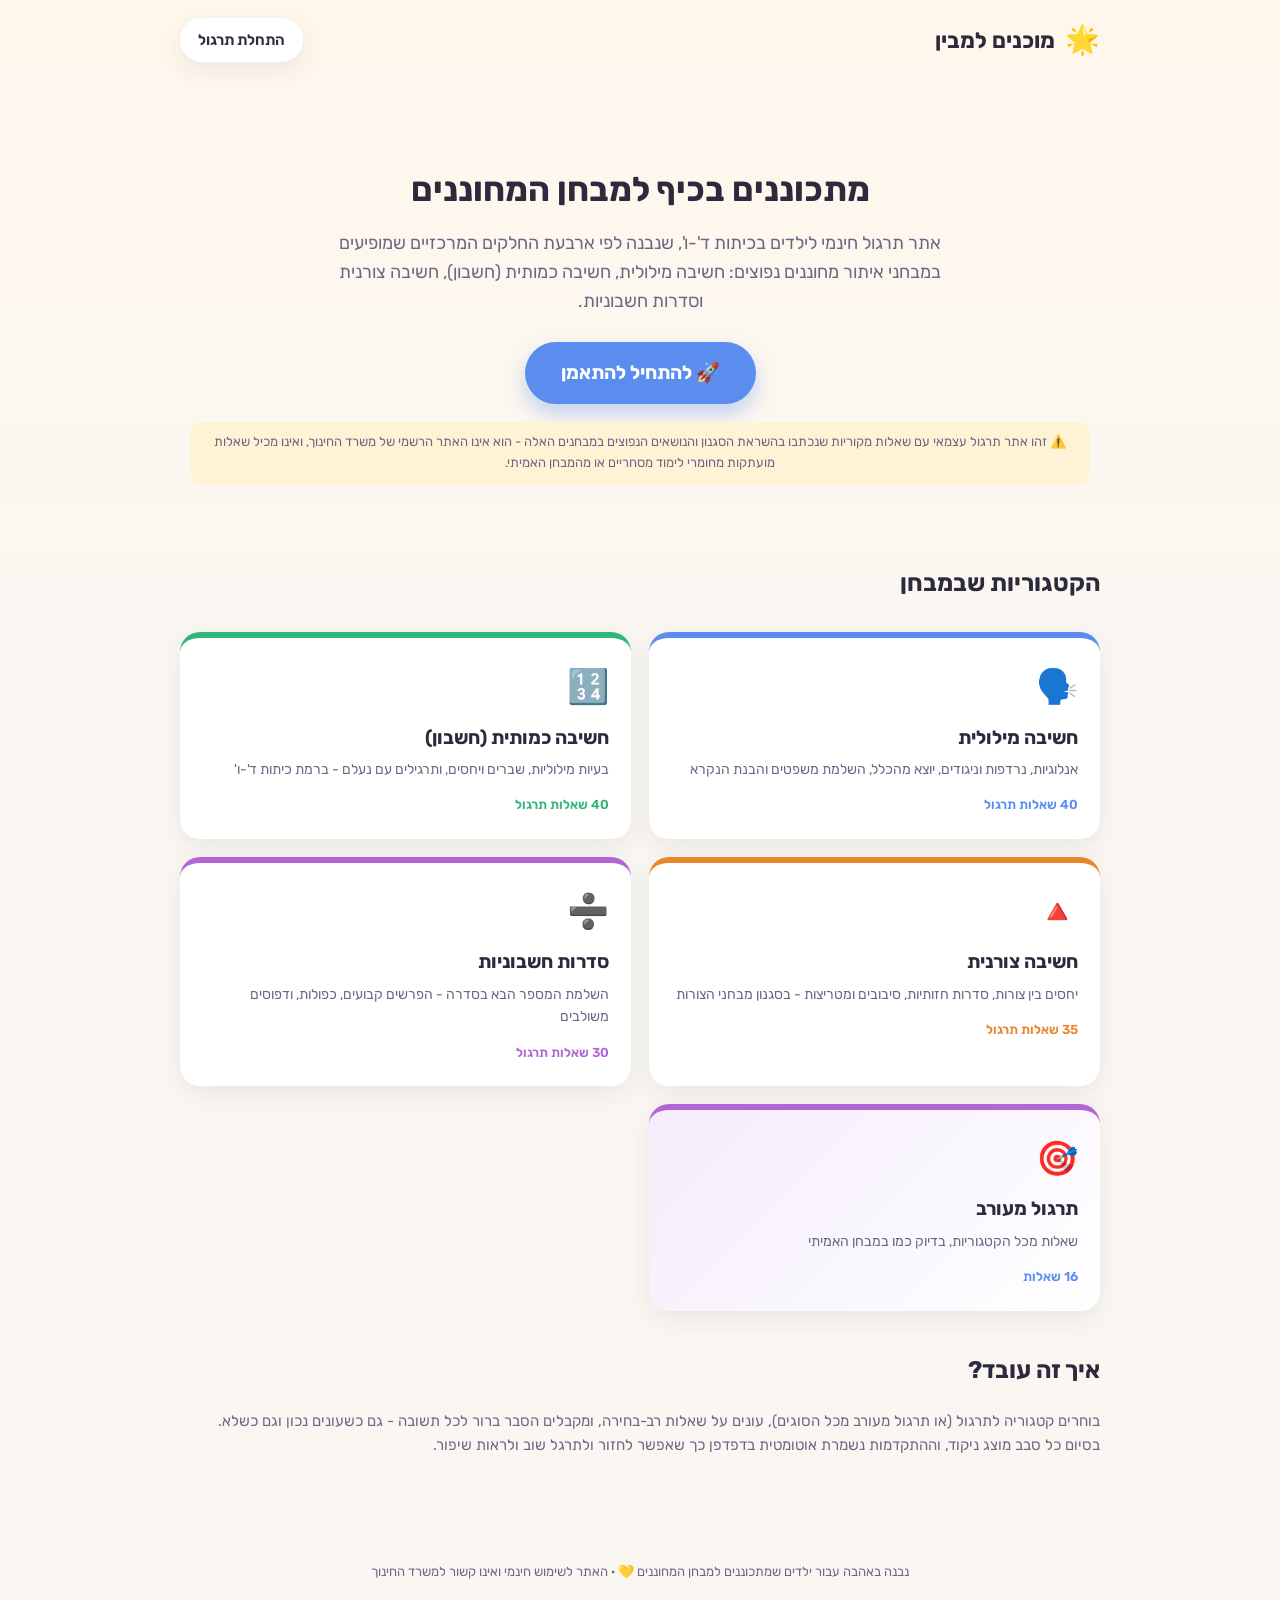
==== index.html @ c1c9f506 "Add files via upload" ====
<!DOCTYPE html>
<html dir="rtl" lang="he">
<head>
<meta charset="UTF-8">
<meta name="viewport" content="width=device-width, initial-scale=1.0">
<title>מוכנים למבין - תרגול למבחן מחוננים</title>
<link rel="preconnect" href="https://fonts.googleapis.com">
<link href="https://fonts.googleapis.com/css2?family=Rubik:wght@400;500;700;800&display=swap" rel="stylesheet">
<link rel="stylesheet" href="style.css">
</head>
<body>

<header class="site-header">
  <div class="logo"><span class="emoji">🌟</span> מוכנים למבין</div>
  <a class="nav-link" href="practice.html">התחלת תרגול</a>
</header>

<div class="container">

  <section class="hero">
    <h1>מתכוננים בכיף למבחן המחוננים</h1>
    <p class="subtitle">
      אתר תרגול חינמי לילדים בכיתות ד'-ו', שנבנה לפי ארבעת החלקים המרכזיים
      שמופיעים במבחני איתור מחוננים נפוצים: חשיבה מילולית, חשיבה כמותית
      (חשבון), חשיבה צורנית וסדרות חשבוניות.
    </p>
    <a class="big-cta" href="practice.html">🚀 להתחיל להתאמן</a>
    <div><span class="disclaimer">⚠️ זהו אתר תרגול עצמאי עם שאלות מקוריות שנכתבו בהשראת הסגנון והנושאים הנפוצים במבחנים האלה - הוא אינו האתר הרשמי של משרד החינוך, ואינו מכיל שאלות מועתקות מחומרי לימוד מסחריים או מהמבחן האמיתי.</span></div>
  </section>

  <section id="progress-summary" class="progress-summary" style="display:none;">
    <h3>ההתקדמות שלי</h3>
    <div class="stats-row">
      <div class="stat-box">
        <div class="value" id="stat-total">0</div>
        <div class="label">סבבי תרגול</div>
      </div>
      <div class="stat-box">
        <div class="value" id="stat-avg">0%</div>
        <div class="label">אחוז הצלחה ממוצע</div>
      </div>
      <div class="stat-box">
        <div class="value" id="stat-best">0%</div>
        <div class="label">התוצאה הטובה ביותר</div>
      </div>
    </div>
  </section>

  <h2 style="margin-top:40px;">הקטגוריות שבמבחן</h2>
  <div class="category-grid" id="home-category-grid">
    <!-- Categories injected by script.js -->
  </div>

  <section style="margin-top: 40px;">
    <h2>איך זה עובד?</h2>
    <p style="color: var(--text-muted); font-size: 15px;">
      בוחרים קטגוריה לתרגול (או תרגול מעורב מכל הסוגים), עונים על שאלות רב-בחירה,
      ומקבלים הסבר ברור לכל תשובה - גם כשעונים נכון וגם כשלא. בסיום כל סבב מוצג ניקוד,
      וההתקדמות נשמרת אוטומטית בדפדפן כך שאפשר לחזור ולתרגל שוב ולראות שיפור.
    </p>
  </section>

</div>

<footer class="site-footer">
  נבנה באהבה עבור ילדים שמתכוננים למבחן המחוננים 💛 &middot; האתר לשימוש חינמי ואינו קשור למשרד החינוך
</footer>

<script src="questions.js"></script>
<script src="script.js"></script>
<script>
  renderHomeCategories();
  renderProgressSummary();
</script>
</body>
</html>
---- style.css ----
/* ============================================
   מוכנים למבין - עיצוב כללי
   ============================================ */

:root {
  --blue: #5B8DEF;
  --green: #31B57A;
  --orange: #E8862B;
  --purple: #B266D6;
  --bg: #FAF7F2;
  --card-bg: #FFFFFF;
  --text-dark: #2E2A3D;
  --text-muted: #6B6785;
  --success: #2FB170;
  --error: #E9584C;
  --radius: 20px;
  --shadow: 0 8px 24px rgba(46, 42, 61, 0.08);
}

* {
  box-sizing: border-box;
}

html, body {
  margin: 0;
  padding: 0;
}

body {
  font-family: "Rubik", "Segoe UI", Tahoma, sans-serif;
  background: linear-gradient(180deg, #FFF7EC 0%, #FAF7F2 40%);
  color: var(--text-dark);
  direction: rtl;
  min-height: 100vh;
  line-height: 1.6;
}

a {
  color: inherit;
  text-decoration: none;
}

.container {
  max-width: 960px;
  margin: 0 auto;
  padding: 24px 20px 60px;
}

/* ---------- Header ---------- */

.site-header {
  display: flex;
  align-items: center;
  justify-content: space-between;
  padding: 18px 20px;
  max-width: 960px;
  margin: 0 auto;
}

.logo {
  display: flex;
  align-items: center;
  gap: 10px;
  font-size: 22px;
  font-weight: 700;
}

.logo span.emoji {
  font-size: 28px;
}

.nav-link {
  background: var(--card-bg);
  padding: 10px 18px;
  border-radius: 999px;
  box-shadow: var(--shadow);
  font-weight: 600;
  font-size: 15px;
  transition: transform 0.15s ease;
}

.nav-link:hover {
  transform: translateY(-2px);
}

/* ---------- Hero ---------- */

.hero {
  text-align: center;
  padding: 30px 10px 40px;
}

.hero h1 {
  font-size: 34px;
  margin-bottom: 12px;
}

.hero p.subtitle {
  font-size: 18px;
  color: var(--text-muted);
  max-width: 620px;
  margin: 0 auto 26px;
}

.big-cta {
  display: inline-block;
  background: var(--blue);
  color: white;
  font-size: 19px;
  font-weight: 700;
  padding: 16px 36px;
  border-radius: 999px;
  box-shadow: 0 10px 20px rgba(91, 141, 239, 0.35);
  border: none;
  cursor: pointer;
  transition: transform 0.15s ease;
}

.big-cta:hover {
  transform: translateY(-3px);
}

.disclaimer {
  margin-top: 18px;
  font-size: 13px;
  color: var(--text-muted);
  background: #FFF3D6;
  border-radius: 12px;
  padding: 10px 16px;
  display: inline-block;
}

/* ---------- Category cards ---------- */

.category-grid {
  display: grid;
  grid-template-columns: repeat(2, 1fr);
  gap: 18px;
  margin: 30px 0;
}

@media (max-width: 640px) {
  .category-grid {
    grid-template-columns: 1fr;
  }
}

.category-card {
  background: var(--card-bg);
  border-radius: var(--radius);
  box-shadow: var(--shadow);
  padding: 22px;
  border-top: 6px solid var(--cat-color, var(--blue));
  cursor: pointer;
  transition: transform 0.15s ease, box-shadow 0.15s ease;
  text-align: right;
  display: block;
  width: 100%;
}

.category-card:hover {
  transform: translateY(-4px);
  box-shadow: 0 14px 28px rgba(46, 42, 61, 0.14);
}

.category-card .icon {
  font-size: 34px;
  margin-bottom: 8px;
  display: block;
}

.category-card h3 {
  margin: 0 0 6px;
  font-size: 19px;
}

.category-card p {
  margin: 0 0 10px;
  color: var(--text-muted);
  font-size: 14px;
}

.category-card .count {
  font-size: 13px;
  font-weight: 600;
  color: var(--cat-color, var(--blue));
}

.mixed-card {
  border-top-color: var(--purple);
  background: linear-gradient(135deg, #F4ECFC, #ffffff);
}

/* ---------- Progress summary (home) ---------- */

.progress-summary {
  background: var(--card-bg);
  border-radius: var(--radius);
  box-shadow: var(--shadow);
  padding: 20px 24px;
  margin: 30px 0;
}

.progress-summary h3 {
  margin-top: 0;
}

.progress-summary .stats-row {
  display: flex;
  gap: 24px;
  flex-wrap: wrap;
}

.stat-box {
  text-align: center;
  min-width: 90px;
}

.stat-box .value {
  font-size: 26px;
  font-weight: 700;
  color: var(--blue);
}

.stat-box .label {
  font-size: 13px;
  color: var(--text-muted);
}

/* ---------- Quiz screen ---------- */

.quiz-header {
  display: flex;
  align-items: center;
  justify-content: space-between;
  gap: 16px;
  margin-bottom: 22px;
}

.progress-bar-track {
  flex: 1;
  height: 12px;
  background: #EDEAF5;
  border-radius: 999px;
  overflow: hidden;
}

.progress-bar-fill {
  height: 100%;
  background: var(--blue);
  border-radius: 999px;
  transition: width 0.3s ease;
}

.question-counter {
  font-weight: 700;
  white-space: nowrap;
  font-size: 14px;
  color: var(--text-muted);
}

.question-card {
  background: var(--card-bg);
  border-radius: var(--radius);
  box-shadow: var(--shadow);
  padding: 28px;
}

.category-tag {
  display: inline-block;
  font-size: 13px;
  font-weight: 700;
  padding: 4px 12px;
  border-radius: 999px;
  margin-bottom: 14px;
  color: white;
}

.passage-box {
  background: #F4F2FA;
  border-radius: 14px;
  padding: 16px;
  margin-bottom: 16px;
  font-size: 16px;
}

.question-prompt {
  font-size: 20px;
  font-weight: 700;
  margin-bottom: 20px;
}

.memory-stage {
  text-align: center;
  padding: 30px 10px;
}

.memory-stimulus {
  font-size: 42px;
  letter-spacing: 14px;
  margin: 20px 0;
}

.memory-word-list {
  font-size: 24px;
  font-weight: 700;
  line-height: 2;
}

.memory-countdown {
  font-size: 15px;
  color: var(--text-muted);
  margin-top: 10px;
}

.options-grid {
  display: grid;
  gap: 12px;
}

.option-btn {
  display: block;
  width: 100%;
  text-align: right;
  background: #F7F6FB;
  border: 2px solid transparent;
  border-radius: 14px;
  padding: 14px 18px;
  font-size: 17px;
  font-family: inherit;
  cursor: pointer;
  transition: all 0.15s ease;
}

.option-btn:hover:not(:disabled) {
  border-color: var(--blue);
  background: #EEF3FE;
}

.option-btn.correct {
  background: #E6F7EE;
  border-color: var(--success);
  font-weight: 700;
}

.option-btn.incorrect {
  background: #FDECEA;
  border-color: var(--error);
}

.option-btn:disabled {
  cursor: default;
}

.feedback-box {
  margin-top: 18px;
  padding: 16px;
  border-radius: 14px;
  font-size: 15px;
}

.feedback-box.correct {
  background: #E6F7EE;
  color: #1D7A4C;
}

.feedback-box.incorrect {
  background: #FDECEA;
  color: #A73026;
}

.feedback-box strong {
  display: block;
  margin-bottom: 4px;
  font-size: 16px;
}

.next-btn {
  margin-top: 20px;
  background: var(--blue);
  color: white;
  font-weight: 700;
  font-size: 16px;
  padding: 12px 30px;
  border-radius: 999px;
  border: none;
  cursor: pointer;
  float: left;
}

/* ---------- Results screen ---------- */

.results-card {
  background: var(--card-bg);
  border-radius: var(--radius);
  box-shadow: var(--shadow);
  padding: 36px;
  text-align: center;
}

.results-score {
  font-size: 54px;
  font-weight: 800;
  color: var(--blue);
  margin: 10px 0;
}

.results-message {
  font-size: 18px;
  color: var(--text-muted);
  margin-bottom: 24px;
}

.action-row {
  display: flex;
  gap: 14px;
  justify-content: center;
  margin-top: 20px;
  flex-wrap: wrap;
}

.secondary-btn {
  background: #F0EEF7;
  color: var(--text-dark);
  font-weight: 700;
  padding: 12px 24px;
  border-radius: 999px;
  border: none;
  cursor: pointer;
  font-size: 15px;
}

.review-list {
  text-align: right;
  margin-top: 30px;
}

.review-item {
  border-radius: 14px;
  padding: 14px 18px;
  margin-bottom: 10px;
  background: #F7F6FB;
}

.review-item.wrong {
  background: #FDECEA;
}

.review-item .rq {
  font-weight: 700;
  margin-bottom: 4px;
}

.review-item .ra {
  font-size: 14px;
  color: var(--text-muted);
}

footer.site-footer {
  text-align: center;
  font-size: 13px;
  color: var(--text-muted);
  padding: 30px 20px;
}
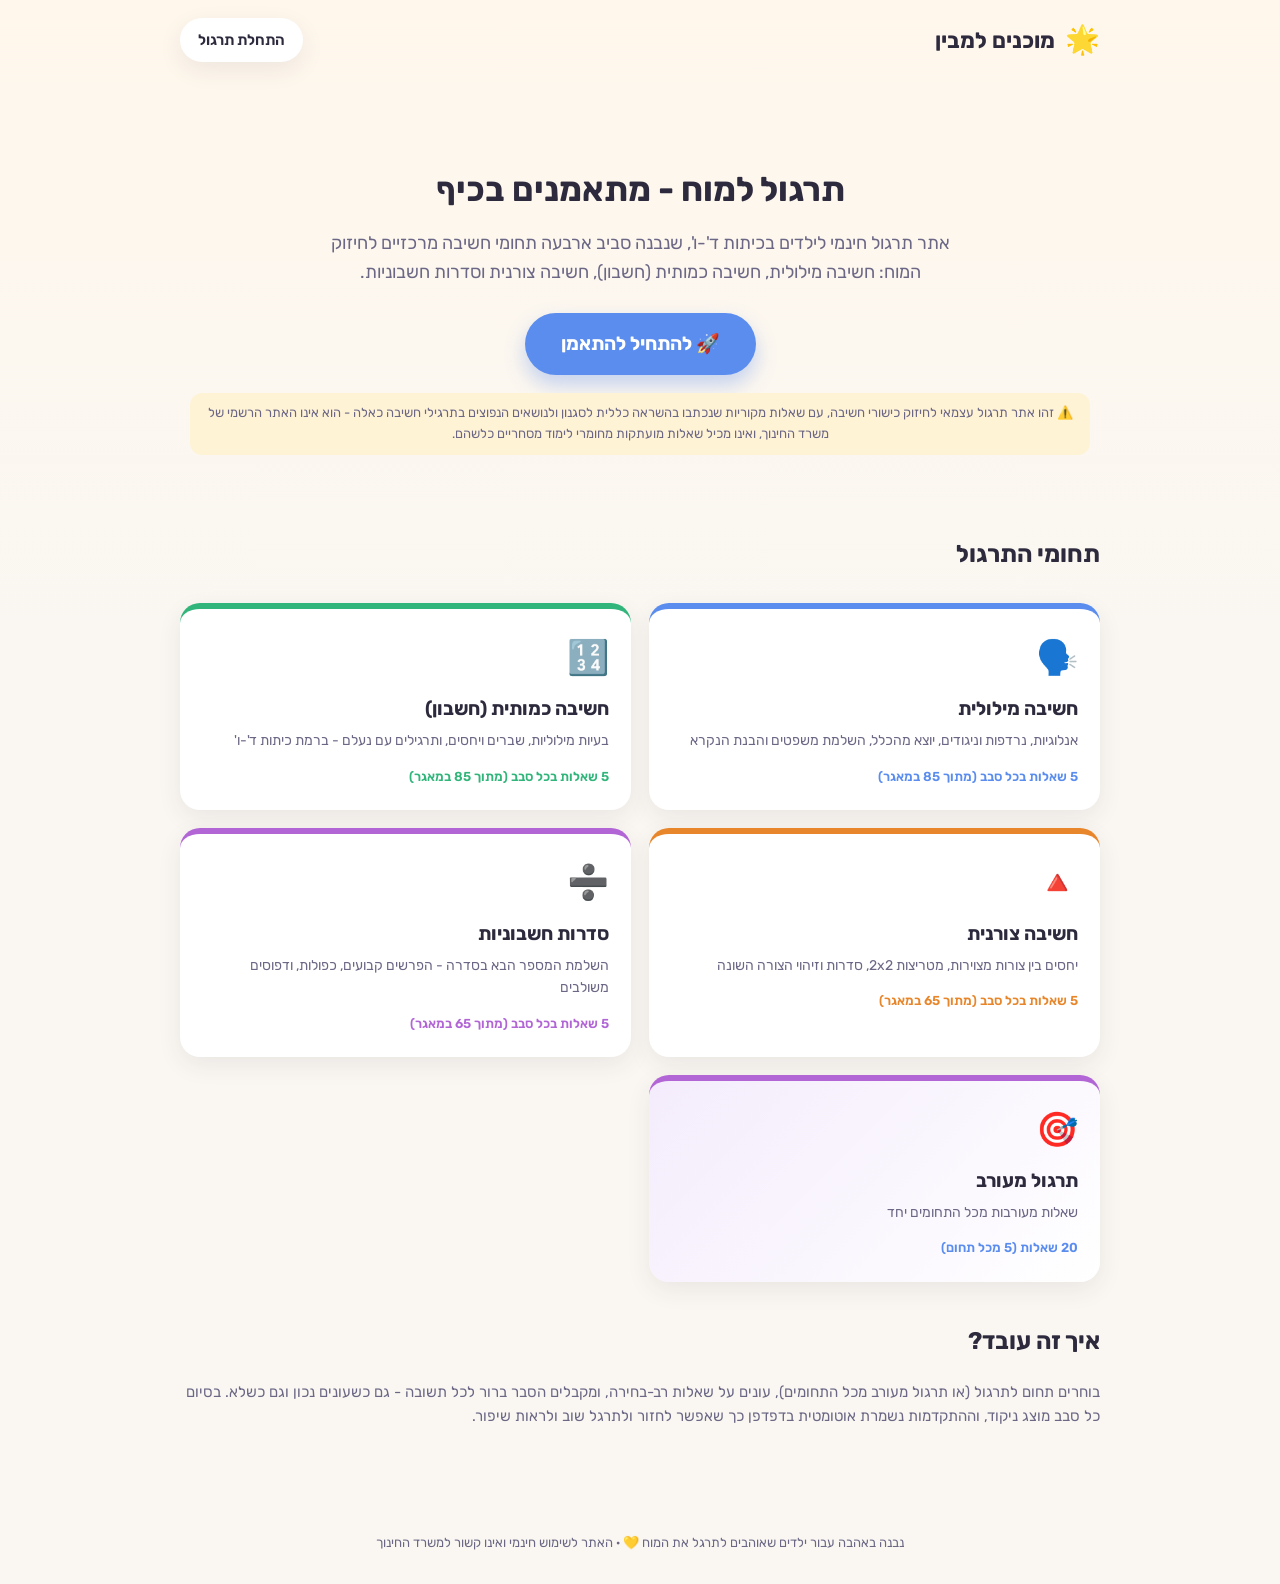
==== commit 038ce866: "Add files via upload" ====
--- a/index.html
+++ b/index.html
@@ -3,7 +3,7 @@
 <head>
 <meta charset="UTF-8">
 <meta name="viewport" content="width=device-width, initial-scale=1.0">
-<title>מוכנים למבין - תרגול למבחן מחוננים</title>
+<title>מוכנים למבין - תרגול למוח לילדים</title>
 <link rel="preconnect" href="https://fonts.googleapis.com">
 <link href="https://fonts.googleapis.com/css2?family=Rubik:wght@400;500;700;800&display=swap" rel="stylesheet">
 <link rel="stylesheet" href="style.css">
@@ -18,14 +18,14 @@
 <div class="container">
 
   <section class="hero">
-    <h1>מתכוננים בכיף למבחן המחוננים</h1>
+    <h1>תרגול למוח - מתאמנים בכיף</h1>
     <p class="subtitle">
-      אתר תרגול חינמי לילדים בכיתות ד'-ו', שנבנה לפי ארבעת החלקים המרכזיים
-      שמופיעים במבחני איתור מחוננים נפוצים: חשיבה מילולית, חשיבה כמותית
-      (חשבון), חשיבה צורנית וסדרות חשבוניות.
+      אתר תרגול חינמי לילדים בכיתות ד'-ו', שנבנה סביב ארבעה תחומי חשיבה
+      מרכזיים לחיזוק המוח: חשיבה מילולית, חשיבה כמותית (חשבון), חשיבה
+      צורנית וסדרות חשבוניות.
     </p>
     <a class="big-cta" href="practice.html">🚀 להתחיל להתאמן</a>
-    <div><span class="disclaimer">⚠️ זהו אתר תרגול עצמאי עם שאלות מקוריות שנכתבו בהשראת הסגנון והנושאים הנפוצים במבחנים האלה - הוא אינו האתר הרשמי של משרד החינוך, ואינו מכיל שאלות מועתקות מחומרי לימוד מסחריים או מהמבחן האמיתי.</span></div>
+    <div><span class="disclaimer">⚠️ זהו אתר תרגול עצמאי לחיזוק כישורי חשיבה, עם שאלות מקוריות שנכתבו בהשראה כללית לסגנון ולנושאים הנפוצים בתרגילי חשיבה כאלה - הוא אינו האתר הרשמי של משרד החינוך, ואינו מכיל שאלות מועתקות מחומרי לימוד מסחריים כלשהם.</span></div>
   </section>
 
   <section id="progress-summary" class="progress-summary" style="display:none;">
@@ -46,7 +46,7 @@
     </div>
   </section>
 
-  <h2 style="margin-top:40px;">הקטגוריות שבמבחן</h2>
+  <h2 style="margin-top:40px;">תחומי התרגול</h2>
   <div class="category-grid" id="home-category-grid">
     <!-- Categories injected by script.js -->
   </div>
@@ -54,7 +54,7 @@
   <section style="margin-top: 40px;">
     <h2>איך זה עובד?</h2>
     <p style="color: var(--text-muted); font-size: 15px;">
-      בוחרים קטגוריה לתרגול (או תרגול מעורב מכל הסוגים), עונים על שאלות רב-בחירה,
+      בוחרים תחום לתרגול (או תרגול מעורב מכל התחומים), עונים על שאלות רב-בחירה,
       ומקבלים הסבר ברור לכל תשובה - גם כשעונים נכון וגם כשלא. בסיום כל סבב מוצג ניקוד,
       וההתקדמות נשמרת אוטומטית בדפדפן כך שאפשר לחזור ולתרגל שוב ולראות שיפור.
     </p>
@@ -63,7 +63,7 @@
 </div>
 
 <footer class="site-footer">
-  נבנה באהבה עבור ילדים שמתכוננים למבחן המחוננים 💛 &middot; האתר לשימוש חינמי ואינו קשור למשרד החינוך
+  נבנה באהבה עבור ילדים שאוהבים לתרגל את המוח 💛 &middot; האתר לשימוש חינמי ואינו קשור למשרד החינוך
 </footer>
 
 <script src="questions.js"></script>
--- a/style.css
+++ b/style.css
@@ -318,6 +318,49 @@
   gap: 12px;
 }
 
+.diagram-box {
+  display: flex;
+  justify-content: center;
+  align-items: center;
+  margin: 6px 0 22px;
+  overflow-x: auto;
+}
+
+.diagram-box svg {
+  max-width: 100%;
+  height: auto;
+}
+
+.options-grid.svg-grid {
+  grid-template-columns: repeat(2, 1fr);
+}
+
+@media (max-width: 480px) {
+  .options-grid.svg-grid {
+    grid-template-columns: 1fr 1fr;
+    gap: 8px;
+  }
+}
+
+.option-btn.svg-option {
+  display: flex;
+  align-items: center;
+  justify-content: center;
+  padding: 10px;
+}
+
+.option-btn.svg-option .svg-option-inner {
+  width: 92px;
+  height: 92px;
+  display: block;
+}
+
+.option-btn.svg-option .svg-option-inner svg {
+  width: 100%;
+  height: 100%;
+  display: block;
+}
+
 .option-btn {
   display: block;
   width: 100%;
